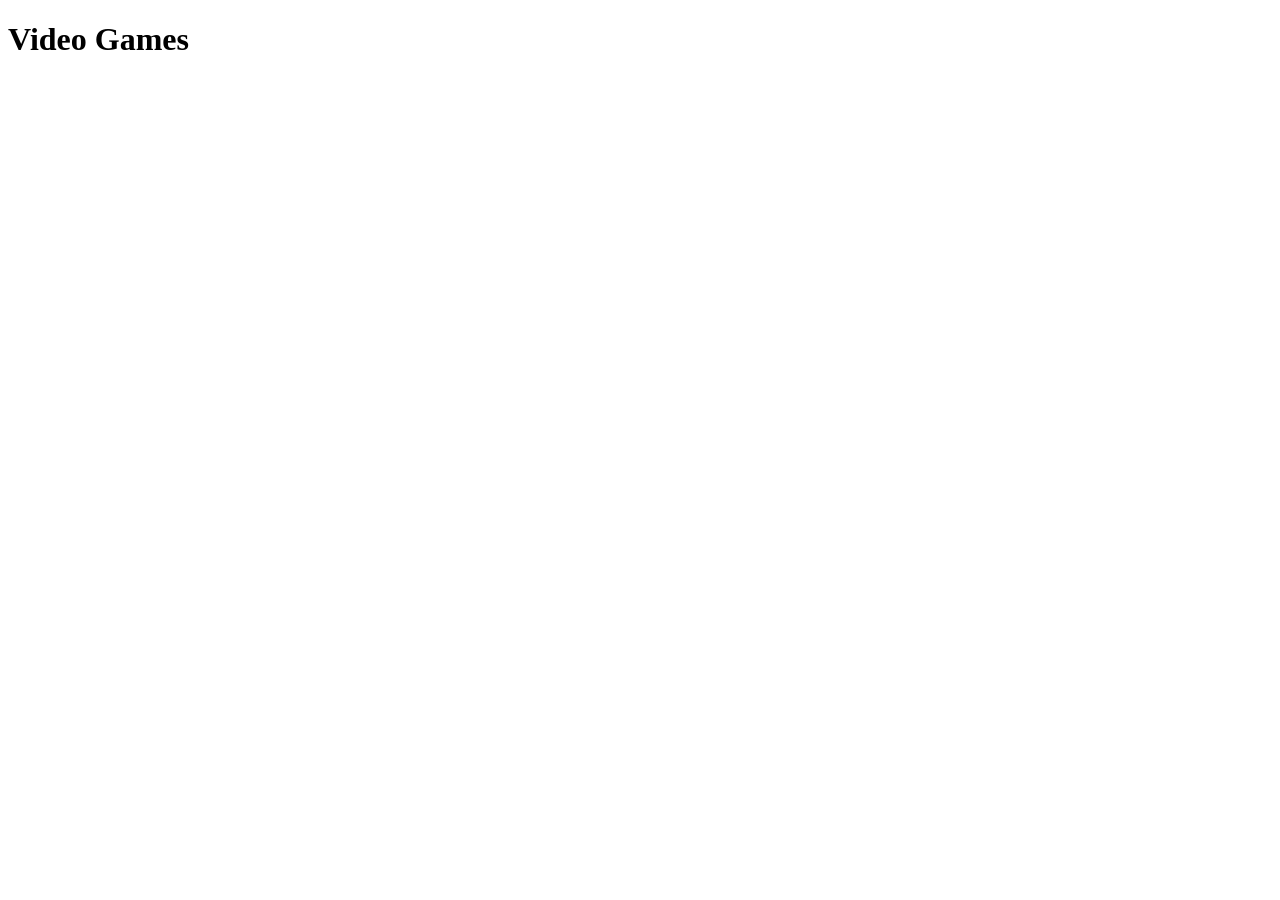
==== index.html @ 4978d883 "added h1" ====
<!DOCTYPE html>
<html>
    <head>
        <title>My first website</title>
        <!-- this is a comment, these are useful for notes. ctrl + /-->
         <!-- this meta tags are used by the search engine -->
        <meta name="description" content="This is my first website">
        <meta name="author" content="Joel Bueno">
        <meta name="keywords" content="html, css, learning">
        <!-- this meta tag encodes my characters and is used by the browser-->
        <meta charset="UTF-8">
    </head>
    <body>
        <header>
            <h1>Video Games</h1>
            <nav></nav>
        </header>
        <main></main>
        <footer></footer>
    </body>
</html>
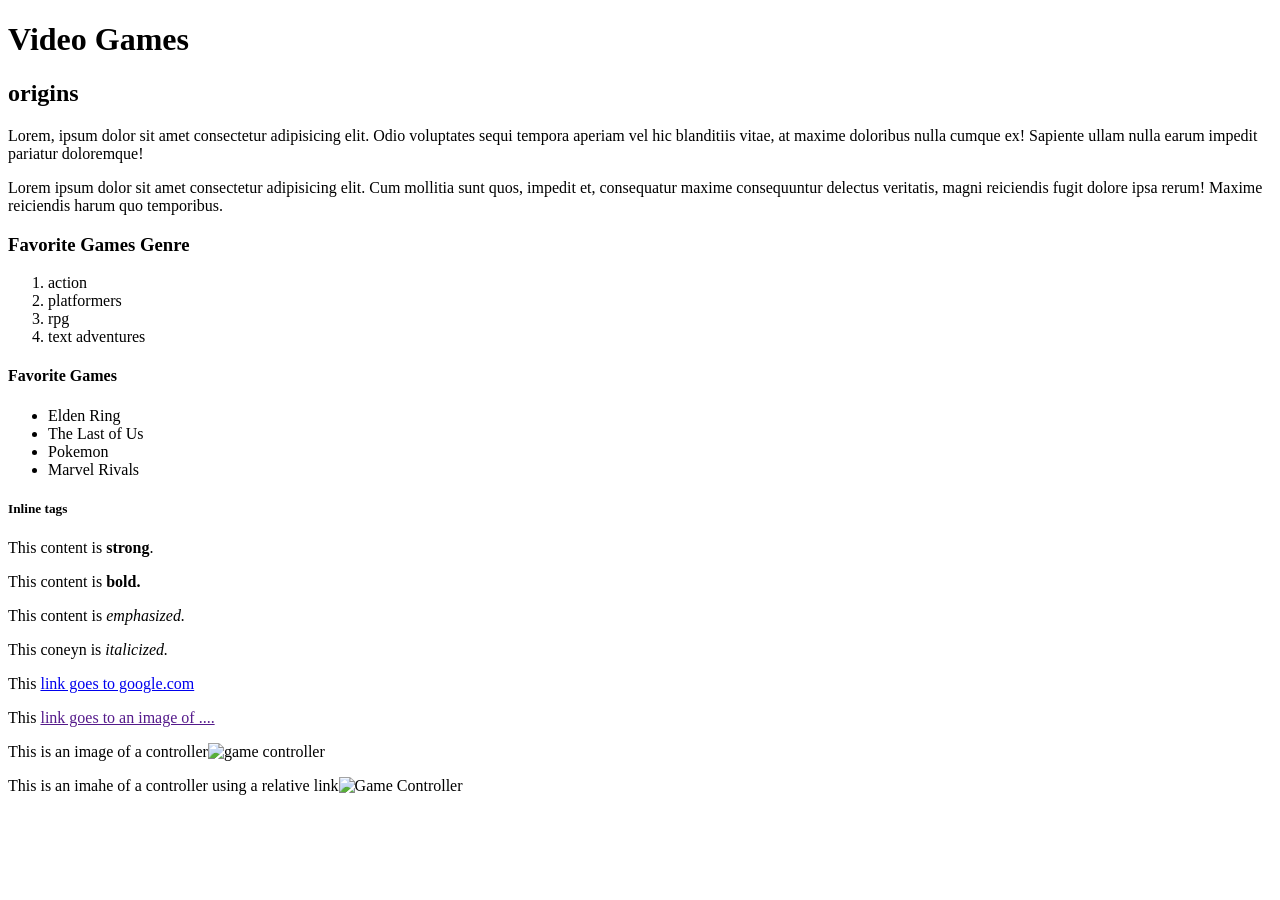
==== commit 75197ce1: "finished" ====
--- a/index.html
+++ b/index.html
@@ -15,7 +15,42 @@
             <h1>Video Games</h1>
             <nav></nav>
         </header>
-        <main></main>
+        <main>
+            <section>
+                <h2>origins</h2>
+                <p>Lorem, ipsum dolor sit amet consectetur adipisicing elit. Odio voluptates sequi tempora aperiam vel hic blanditiis vitae, at maxime doloribus nulla cumque ex! Sapiente ullam nulla earum impedit pariatur doloremque!</p>
+                <p>Lorem ipsum dolor sit amet consectetur adipisicing elit. Cum mollitia sunt quos, impedit et, consequatur maxime consequuntur delectus veritatis, magni reiciendis fugit dolore ipsa rerum! Maxime reiciendis harum quo temporibus.</p>
+            </section>
+            <section>
+                <h3>Favorite Games Genre</h3>
+                <ol>
+                    <li>action</li>
+                    <li>platformers</li>
+                    <li>rpg</li>
+                    <li>text adventures</li>
+                </ol>
+            </section>
+            <section>
+                <h4>Favorite Games</h4>
+                <ul>
+                    <li>Elden Ring</li>
+                    <li>The Last of Us</li>
+                    <li>Pokemon</li>
+                    <li>Marvel Rivals</li>
+                </ul>
+            </section>
+            <section>
+                <h5>Inline tags</h5>
+                <p>This content is <strong>strong</strong>.</p>
+                <p>This content is <b>bold.</b></p>
+                <p>This content is <em>emphasized.</em></p>
+                <p>This coneyn is <i>italicized.</i></p>
+                <p>This <a href="http://www.google.com" target="_blank">link goes to google.com</a></p>
+                <p>This <a href="">link goes to an image of ....</a></p>
+                <p>This is an image of a controller<img src="" alt="game controller"></p>
+                <p>This is an imahe of a controller using a relative link<img src="" alt="Game Controller"></p>
+            </section>
+        </main>
         <footer></footer>
     </body>
 </html>
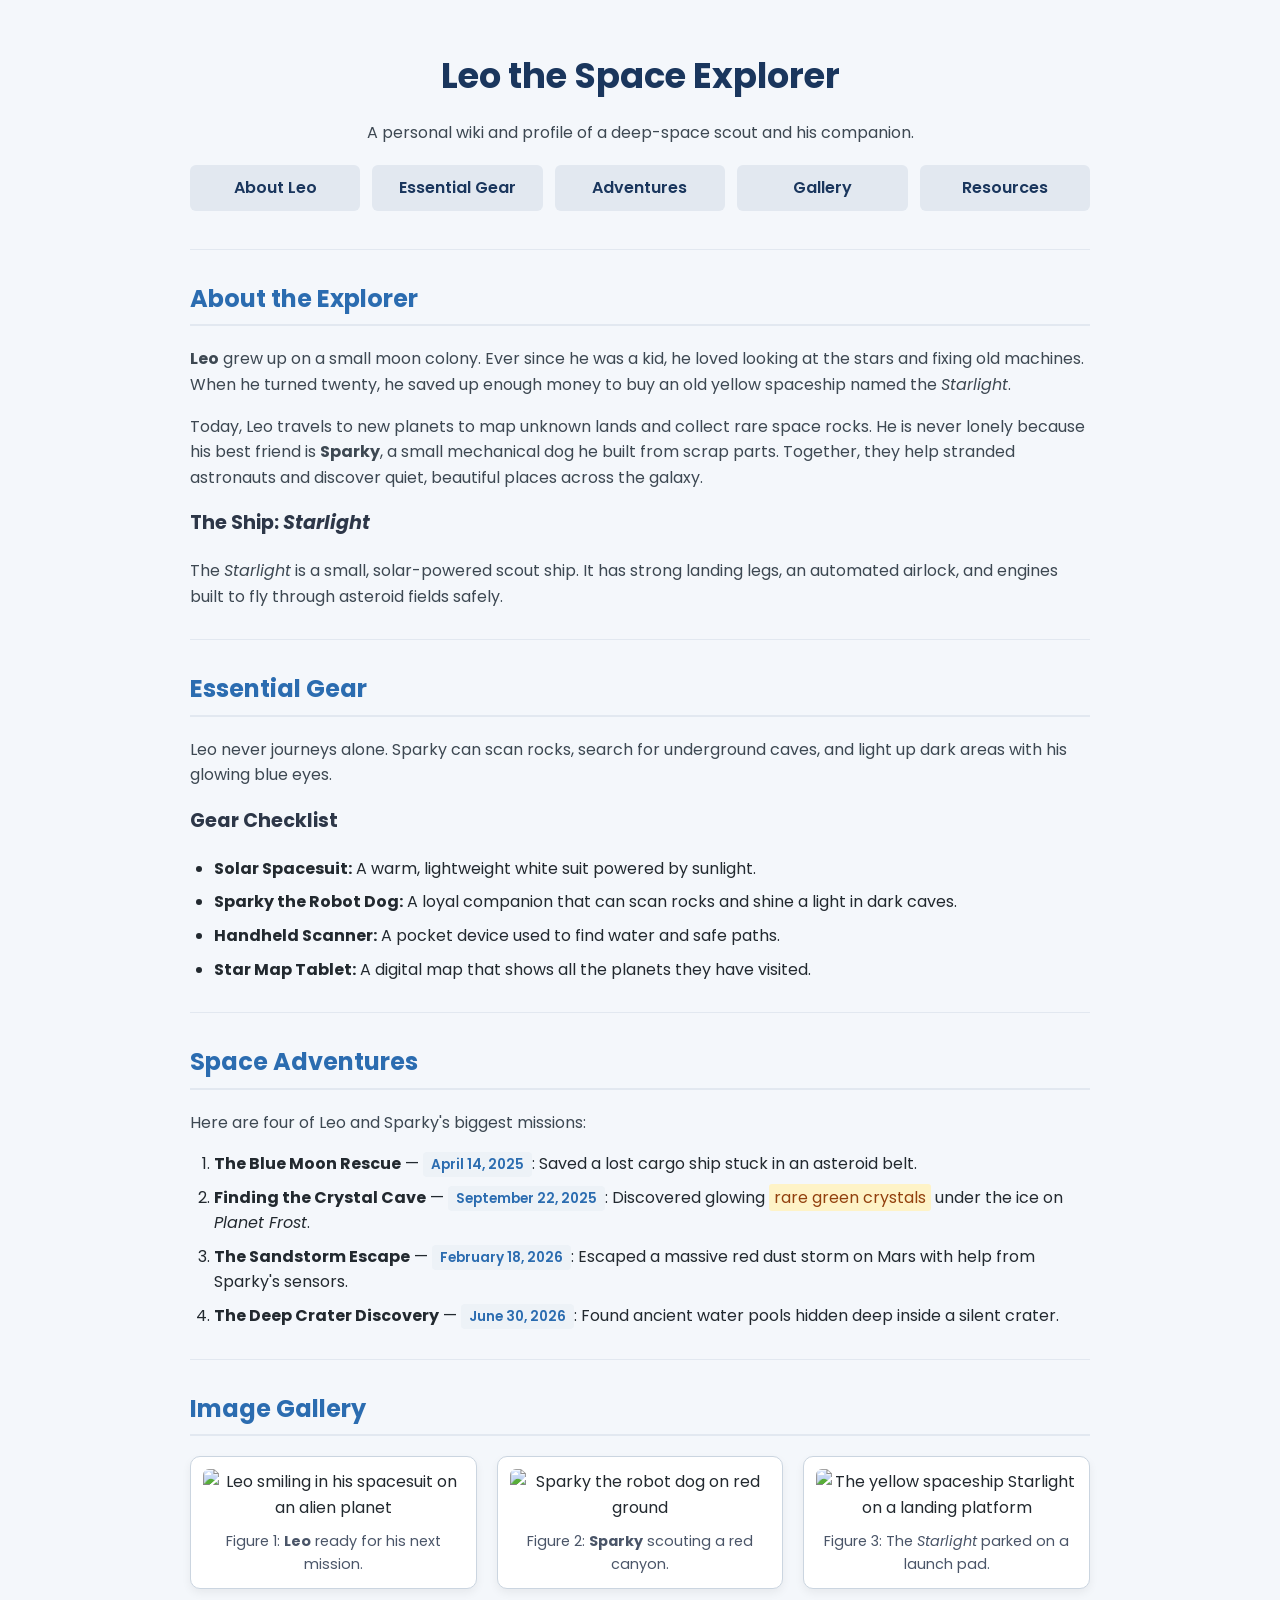
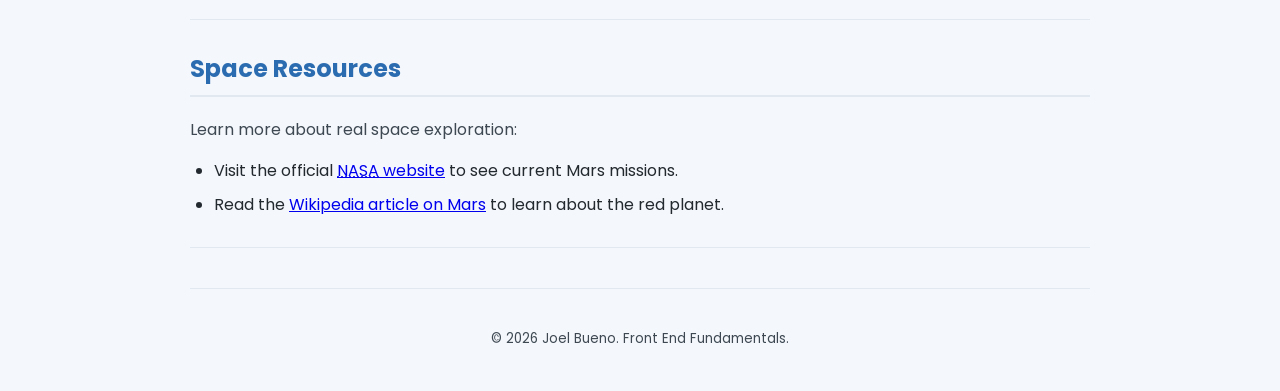
==== commit 0f9ece74: "Add files via upload" ====
--- a/index.html
+++ b/index.html
@@ -1,56 +1,143 @@
-<!DOCTYPE html>
-<html>
-    <head>
-        <title>My first website</title>
-        <!-- this is a comment, these are useful for notes. ctrl + /-->
-         <!-- this meta tags are used by the search engine -->
-        <meta name="description" content="This is my first website">
-        <meta name="author" content="Joel Bueno">
-        <meta name="keywords" content="html, css, learning">
-        <!-- this meta tag encodes my characters and is used by the browser-->
-        <meta charset="UTF-8">
-    </head>
-    <body>
+﻿<!DOCTYPE html>
+<html lang="en">
+<head>
+    <meta charset="UTF-8">
+    <meta name="viewport" content="width=device-width, initial-scale=1.0">
+    <title>Leo the Space Explorer</title>
+    <link rel="preconnect" href="https://fonts.googleapis.com">
+    <link rel="preconnect" href="https://fonts.gstatic.com" crossorigin>
+    <link href="https://fonts.googleapis.com/css2?family=Poppins:wght@400;600;700&display=swap" rel="stylesheet">
+    <link rel="stylesheet" href="style.css">
+</head>
+<body>
+
+    <div class="container">
+
         <header>
-            <h1>Video Games</h1>
-            <nav></nav>
+            <h1>Leo the Space Explorer</h1>
+            <p>A personal wiki and profile of a deep-space scout and his companion.</p>
+
+            <!-- Navigation -->
+            <nav>
+                <ul>
+                    <li><a href="#about">About Leo</a></li>
+                    <li><a href="#gear">Essential Gear</a></li>
+                    <li><a href="#adventures">Adventures</a></li>
+                    <li><a href="#gallery">Gallery</a></li>
+                    <li><a href="#links">Resources</a></li>
+                </ul>
+            </nav>
         </header>
+
+        <hr>
+
         <main>
-            <section>
-                <h2>origins</h2>
-                <p>Lorem, ipsum dolor sit amet consectetur adipisicing elit. Odio voluptates sequi tempora aperiam vel hic blanditiis vitae, at maxime doloribus nulla cumque ex! Sapiente ullam nulla earum impedit pariatur doloremque!</p>
-                <p>Lorem ipsum dolor sit amet consectetur adipisicing elit. Cum mollitia sunt quos, impedit et, consequatur maxime consequuntur delectus veritatis, magni reiciendis fugit dolore ipsa rerum! Maxime reiciendis harum quo temporibus.</p>
+
+            <section id="about">
+                <h2>About the Explorer</h2>
+                <p>
+                    <strong>Leo</strong> grew up on a small moon colony. Ever since he was a kid, he loved looking at the stars and fixing old machines. When he turned twenty, he saved up enough money to buy an old yellow spaceship named the <em>Starlight</em>.
+                </p>
+
+                <p>
+                    Today, Leo travels to new planets to map unknown lands and collect rare space rocks. He is never lonely because his best friend is <strong>Sparky</strong>, a small mechanical dog he built from scrap parts. Together, they help stranded astronauts and discover quiet, beautiful places across the galaxy.
+                </p>
+
+                <h3>The Ship: <em>Starlight</em></h3>
+                <p>
+                    The <em>Starlight</em> is a small, solar-powered scout ship. It has strong landing legs, an automated airlock, and engines built to fly through asteroid fields safely.
+                </p>
             </section>
-            <section>
-                <h3>Favorite Games Genre</h3>
+
+            <hr>
+
+            <section id="gear">
+                <h2>Essential Gear</h2>
+                <p>
+                    Leo never journeys alone. Sparky can scan rocks, search for underground caves, and light up dark areas with his glowing blue eyes.
+                </p>
+
+                <h3>Gear Checklist</h3>
+                <ul>
+                    <li><strong>Solar Spacesuit:</strong> A warm, lightweight white suit powered by sunlight.</li>
+                    <li><strong>Sparky the Robot Dog:</strong> A loyal companion that can scan rocks and shine a light in dark caves.</li>
+                    <li><strong>Handheld Scanner:</strong> A pocket device used to find water and safe paths.</li>
+                    <li><strong>Star Map Tablet:</strong> A digital map that shows all the planets they have visited.</li>
+                </ul>
+            </section>
+
+            <hr>
+
+            <section id="adventures">
+                <h2>Space Adventures</h2>
+                <p>Here are four of Leo and Sparky's biggest missions:</p>
+
                 <ol>
-                    <li>action</li>
-                    <li>platformers</li>
-                    <li>rpg</li>
-                    <li>text adventures</li>
+                    <li>
+                        <strong>The Blue Moon Rescue</strong> &mdash; 
+                        <time datetime="2025-04-14" class="badge">April 14, 2025</time>: 
+                        Saved a lost cargo ship stuck in an asteroid belt.
+                    </li>
+                    <li>
+                        <strong>Finding the Crystal Cave</strong> &mdash; 
+                        <time datetime="2025-09-22" class="badge">September 22, 2025</time>: 
+                        Discovered glowing <mark>rare green crystals</mark> under the ice on <em>Planet Frost</em>.
+                    </li>
+                    <li>
+                        <strong>The Sandstorm Escape</strong> &mdash; 
+                        <time datetime="2026-02-18" class="badge">February 18, 2026</time>: 
+                        Escaped a massive red dust storm on Mars with help from Sparky's sensors.
+                    </li>
+                    <li>
+                        <strong>The Deep Crater Discovery</strong> &mdash; 
+                        <time datetime="2026-06-30" class="badge">June 30, 2026</time>: 
+                        Found ancient water pools hidden deep inside a silent crater.
+                    </li>
                 </ol>
             </section>
-            <section>
-                <h4>Favorite Games</h4>
+
+            <hr>
+
+            <section id="gallery">
+                <h2>Image Gallery</h2>
+                <div class="gallery-grid">
+                    <figure class="card">
+                        <img src="images/leo.jpg" alt="Leo smiling in his spacesuit on an alien planet">
+                        <figcaption>Figure 1: <strong>Leo</strong> ready for his next mission.</figcaption>
+                    </figure>
+
+                    <figure class="card">
+                        <img src="images/sparky.jpg" alt="Sparky the robot dog on red ground">
+                        <figcaption>Figure 2: <strong>Sparky</strong> scouting a red canyon.</figcaption>
+                    </figure>
+
+                    <figure class="card">
+                        <img src="images/starlight.jpg" alt="The yellow spaceship Starlight on a landing platform">
+                        <figcaption>Figure 3: The <em>Starlight</em> parked on a launch pad.</figcaption>
+                    </figure>
+                </div>
+            </section>
+
+            <hr>
+
+            <section id="links">
+                <h2>Space Resources</h2>
+                <p>Learn more about real space exploration:</p>
                 <ul>
-                    <li>Elden Ring</li>
-                    <li>The Last of Us</li>
-                    <li>Pokemon</li>
-                    <li>Marvel Rivals</li>
+                    <li>Visit the official <a href="https://www.nasa.gov" target="_blank" rel="noopener noreferrer"><abbr title="National Aeronautics and Space Administration">NASA</abbr> website</a> to see current Mars missions.</li>
+                    <li>Read the <a href="https://en.wikipedia.org/wiki/Mars" target="_blank" rel="noopener noreferrer">Wikipedia article on Mars</a> to learn about the red planet.</li>
                 </ul>
             </section>
-            <section>
-                <h5>Inline tags</h5>
-                <p>This content is <strong>strong</strong>.</p>
-                <p>This content is <b>bold.</b></p>
-                <p>This content is <em>emphasized.</em></p>
-                <p>This coneyn is <i>italicized.</i></p>
-                <p>This <a href="http://www.google.com" target="_blank">link goes to google.com</a></p>
-                <p>This <a href="">link goes to an image of ....</a></p>
-                <p>This is an image of a controller<img src="" alt="game controller"></p>
-                <p>This is an imahe of a controller using a relative link<img src="" alt="Game Controller"></p>
-            </section>
+
         </main>
-        <footer></footer>
-    </body>
-</html>+
+        <hr>
+
+        <footer>
+            <p><small>&copy; 2026 Joel Bueno. Front End Fundamentals.</small></p>
+        </footer>
+
+    </div>
+
+</body>
+</html>
--- a/style.css
+++ b/style.css
@@ -0,0 +1,139 @@
+﻿body {
+    font-family: 'Poppins', sans-serif;
+    background-color: #f4f7fb;
+    color: #22292f;
+    margin: 0;
+    padding: 0;
+    line-height: 1.6;
+}
+
+.container {
+    max-width: 900px;
+    margin: 0 auto;
+    padding: 24px;
+}
+
+header {
+    text-align: center;
+    margin-bottom: 24px;
+}
+
+h1 {
+    color: #1a365d;
+    font-size: 2.2rem;
+    margin-bottom: 8px;
+}
+
+h2 {
+    color: #2b6cb0;
+    font-size: 1.5rem;
+    border-bottom: 2px solid #e2e8f0;
+    padding-bottom: 6px;
+    margin-top: 28px;
+}
+
+h3 {
+    color: #2d3748;
+    font-size: 1.2rem;
+    margin-top: 18px;
+}
+
+p {
+    font-size: 1rem;
+    color: #3d4852;
+}
+
+nav ul {
+    display: grid;
+    grid-template-columns: repeat(auto-fit, minmax(130px, 1fr));
+    gap: 12px;
+    list-style: none;
+    padding: 0;
+    margin: 20px 0 0 0;
+}
+
+nav a {
+    color: #1a365d;
+    text-decoration: none;
+    background-color: #e2e8f0;
+    padding: 10px 14px;
+    border-radius: 6px;
+    font-weight: 600;
+    text-align: center;
+    display: block;
+    transition: background-color 0.2s ease, color 0.2s ease;
+}
+
+nav a:hover {
+    background-color: #2b6cb0;
+    color: #ffffff;
+}
+
+.gallery-grid {
+    display: grid;
+    grid-template-columns: repeat(auto-fit, minmax(240px, 1fr));
+    gap: 20px;
+    margin-top: 16px;
+}
+
+.card {
+    background-color: #ffffff;
+    border: 1px solid #cbd5e0;
+    border-radius: 10px;
+    padding: 12px;
+    margin: 0;
+    box-shadow: 0 4px 10px rgba(0, 0, 0, 0.06);
+    text-align: center;
+}
+
+.card img {
+    width: 100%;
+    height: 220px;
+    object-fit: cover;
+    border-radius: 6px;
+}
+
+figcaption {
+    font-size: 0.9rem;
+    color: #4a5568;
+    margin-top: 10px;
+}
+
+.badge {
+    background-color: #edf2f7;
+    color: #2b6cb0;
+    padding: 3px 8px;
+    border-radius: 4px;
+    font-weight: 600;
+    font-size: 0.85rem;
+}
+
+ol, ul {
+    padding-left: 24px;
+}
+
+li {
+    margin-bottom: 8px;
+}
+
+mark {
+    background-color: #fef3c7;
+    color: #92400e;
+    padding: 2px 5px;
+    border-radius: 3px;
+}
+
+hr {
+    border: none;
+    border-top: 1px solid #e2e8f0;
+    margin: 30px 0;
+}
+
+footer {
+    text-align: center;
+    font-size: 0.9rem;
+    color: #718096;
+    margin-top: 40px;
+    padding-top: 20px;
+    border-top: 1px solid #e2e8f0;
+}
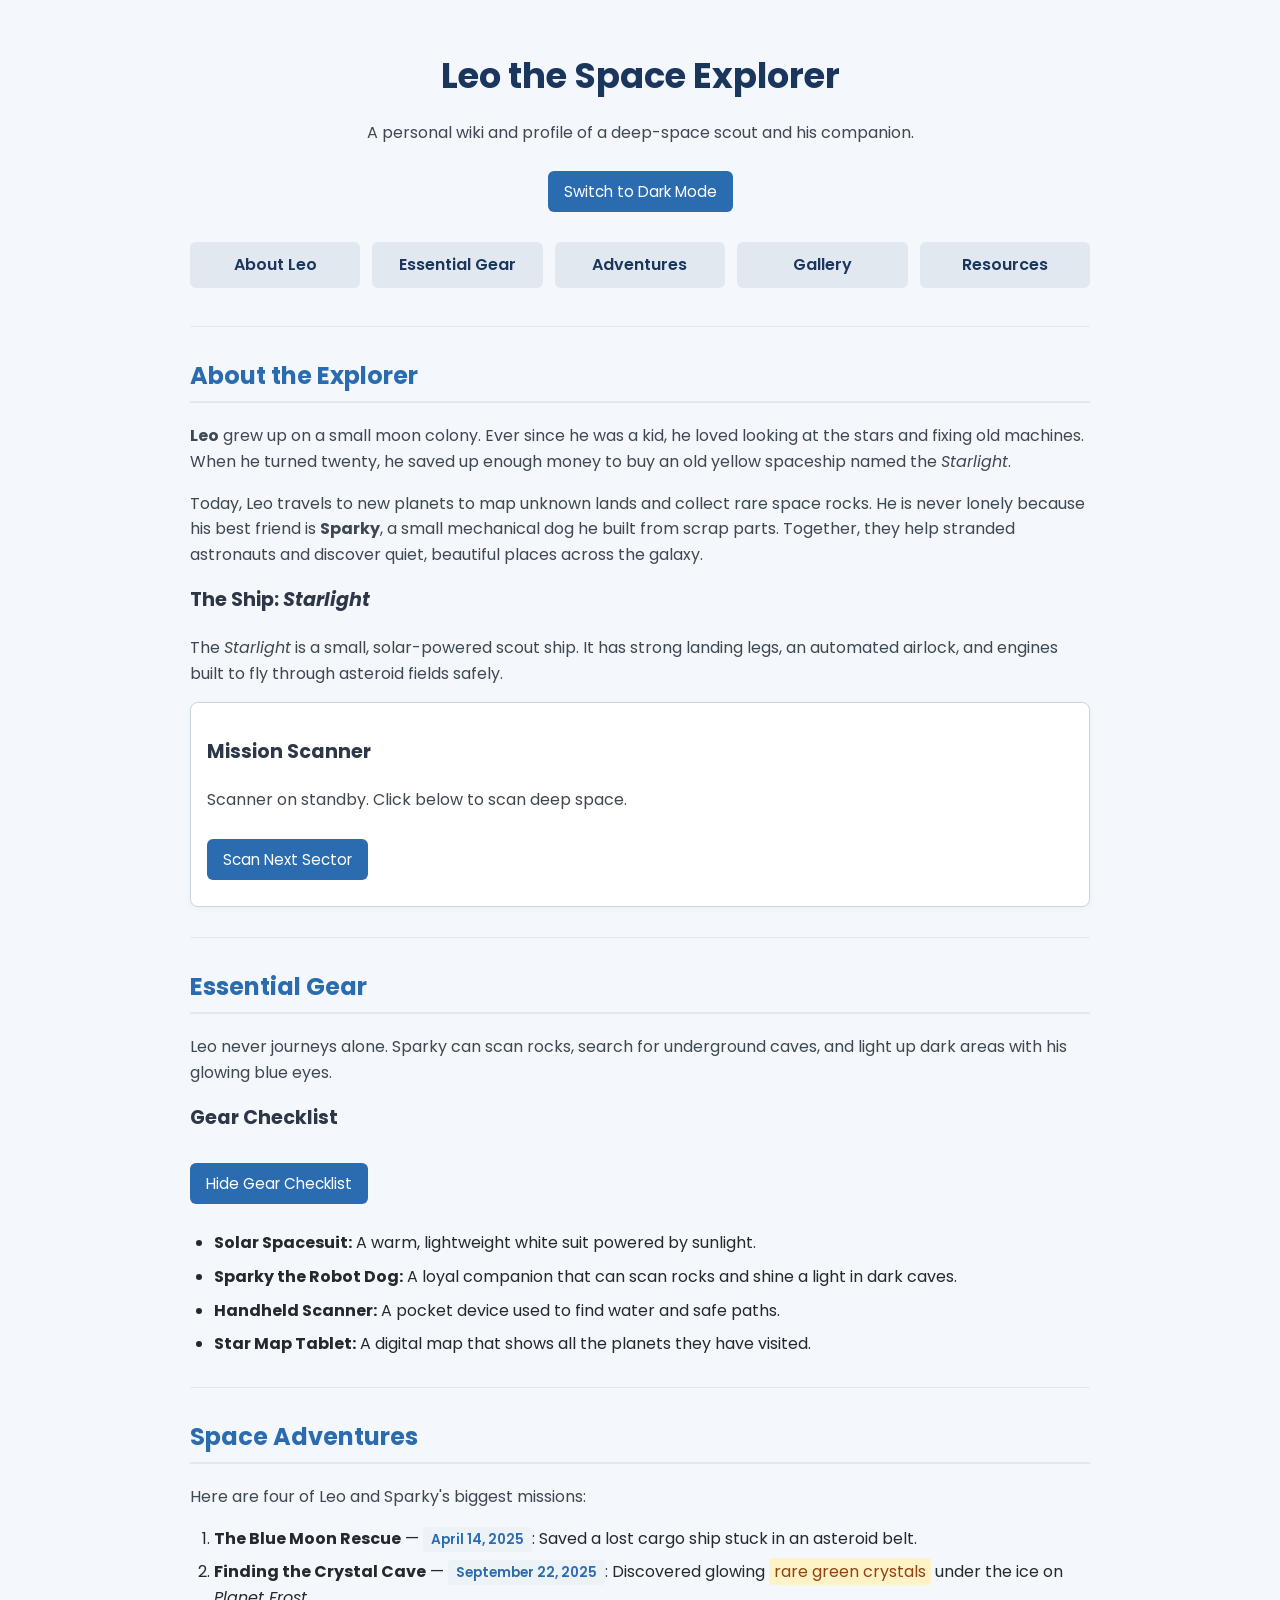
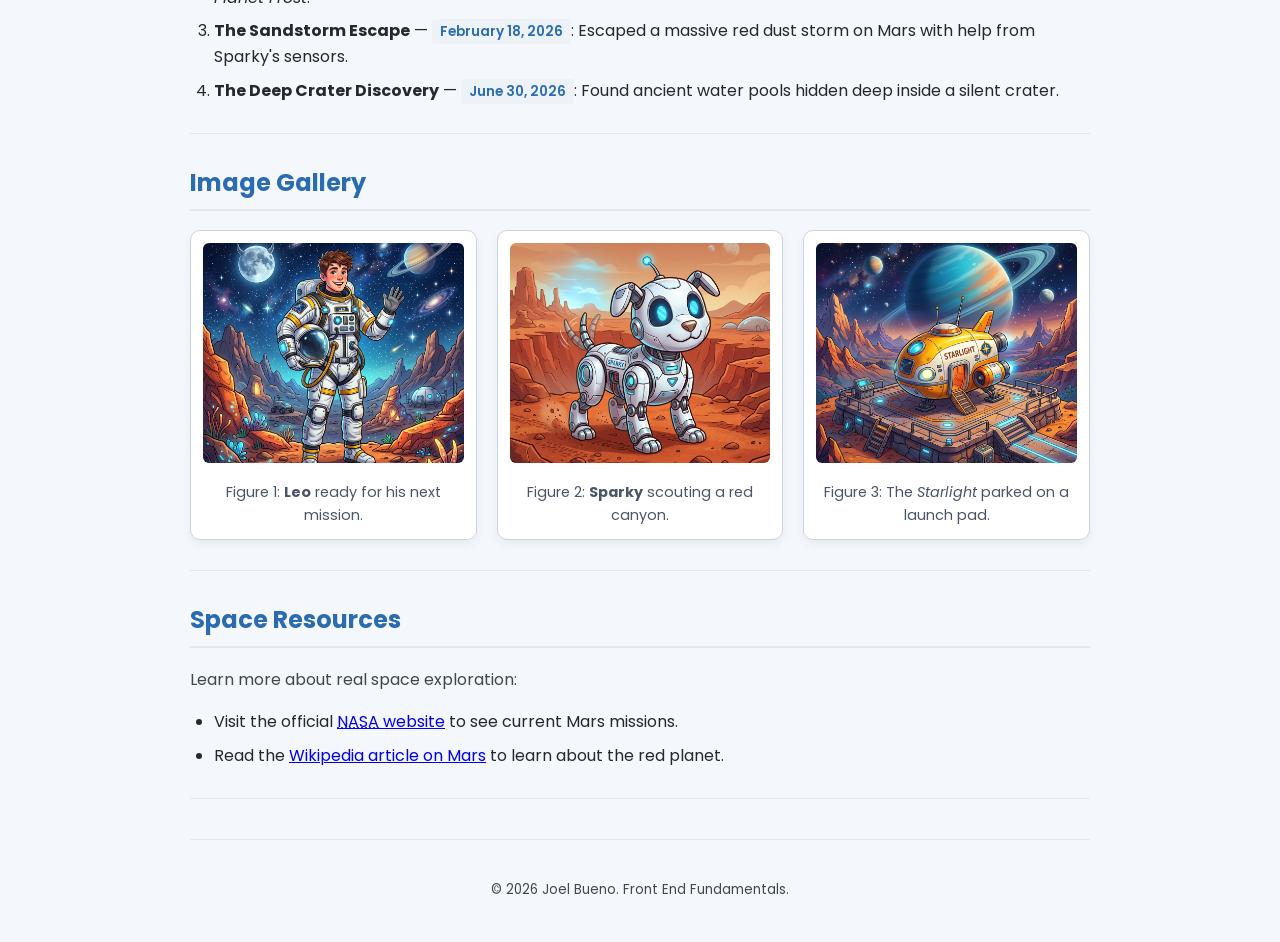
==== commit b6fbe84d: "Add JavaScript functionality and interactive controls" ====
--- a/index.html
+++ b/index.html
@@ -16,6 +16,7 @@
         <header>
             <h1>Leo the Space Explorer</h1>
             <p>A personal wiki and profile of a deep-space scout and his companion.</p>
+            <button id="mode-btn" class="action-btn">Switch to Dark Mode</button>
 
             <!-- Navigation -->
             <nav>
@@ -47,6 +48,12 @@
                 <p>
                     The <em>Starlight</em> is a small, solar-powered scout ship. It has strong landing legs, an automated airlock, and engines built to fly through asteroid fields safely.
                 </p>
+
+                <div class="scanner-box">
+                    <h3>Mission Scanner</h3>
+                    <p id="scan-status">Scanner on standby. Click below to scan deep space.</p>
+                    <button id="scan-btn" class="action-btn">Scan Next Sector</button>
+                </div>
             </section>
 
             <hr>
@@ -58,7 +65,8 @@
                 </p>
 
                 <h3>Gear Checklist</h3>
-                <ul>
+                <button id="toggle-gear-btn" class="action-btn">Hide Gear Checklist</button>
+                <ul id="gear-list">
                     <li><strong>Solar Spacesuit:</strong> A warm, lightweight white suit powered by sunlight.</li>
                     <li><strong>Sparky the Robot Dog:</strong> A loyal companion that can scan rocks and shine a light in dark caves.</li>
                     <li><strong>Handheld Scanner:</strong> A pocket device used to find water and safe paths.</li>
@@ -139,5 +147,6 @@
 
     </div>
 
+    <script src="script.js"></script>
 </body>
 </html>
--- a/style.css
+++ b/style.css
@@ -5,6 +5,7 @@
     margin: 0;
     padding: 0;
     line-height: 1.6;
+    transition: background-color 0.3s ease, color 0.3s ease;
 }
 
 .container {
@@ -69,6 +70,43 @@
     color: #ffffff;
 }
 
+.action-btn {
+    background-color: #2b6cb0;
+    color: #ffffff;
+    border: none;
+    padding: 9px 16px;
+    border-radius: 6px;
+    font-size: 0.95rem;
+    font-family: inherit;
+    cursor: pointer;
+    margin: 10px 0;
+    transition: background-color 0.2s ease, transform 0.1s ease;
+}
+
+.action-btn:hover {
+    background-color: #1a365d;
+}
+
+.action-btn:active {
+    transform: scale(0.98);
+}
+
+.scanner-box {
+    background-color: #ffffff;
+    border: 1px solid #cbd5e0;
+    border-radius: 8px;
+    padding: 16px;
+    margin-top: 16px;
+    box-shadow: 0 2px 6px rgba(0, 0, 0, 0.04);
+}
+
+.scan-success {
+    background-color: #e0f2fe;
+    border-left: 4px solid #0284c7;
+    padding: 8px 12px;
+    border-radius: 4px;
+}
+
 .gallery-grid {
     display: grid;
     grid-template-columns: repeat(auto-fit, minmax(240px, 1fr));
@@ -136,4 +174,69 @@
     margin-top: 40px;
     padding-top: 20px;
     border-top: 1px solid #e2e8f0;
-}
+}
+
+body.dark-theme {
+    background-color: #0b1120;
+    color: #f1f5f9;
+}
+
+body.dark-theme h1,
+body.dark-theme h2,
+body.dark-theme h3 {
+    color: #93c5fd;
+    border-color: #334155;
+}
+
+body.dark-theme p,
+body.dark-theme li {
+    color: #cbd5e1;
+}
+
+body.dark-theme .card,
+body.dark-theme .scanner-box {
+    background-color: #1e293b;
+    border-color: #334155;
+    color: #f1f5f9;
+}
+
+body.dark-theme figcaption {
+    color: #94a3b8;
+}
+
+body.dark-theme nav a {
+    background-color: #1e293b;
+    color: #93c5fd;
+}
+
+body.dark-theme nav a:hover {
+    background-color: #2563eb;
+    color: #ffffff;
+}
+
+body.dark-theme hr,
+body.dark-theme footer {
+    border-color: #334155;
+}
+
+@media (max-width: 600px) {
+    nav ul {
+        grid-template-columns: 1fr;
+    }
+
+    .gallery-grid {
+        grid-template-columns: 1fr;
+    }
+
+    .container {
+        padding: 16px;
+    }
+
+    h1 {
+        font-size: 1.8rem;
+    }
+
+    h2 {
+        font-size: 1.3rem;
+    }
+}
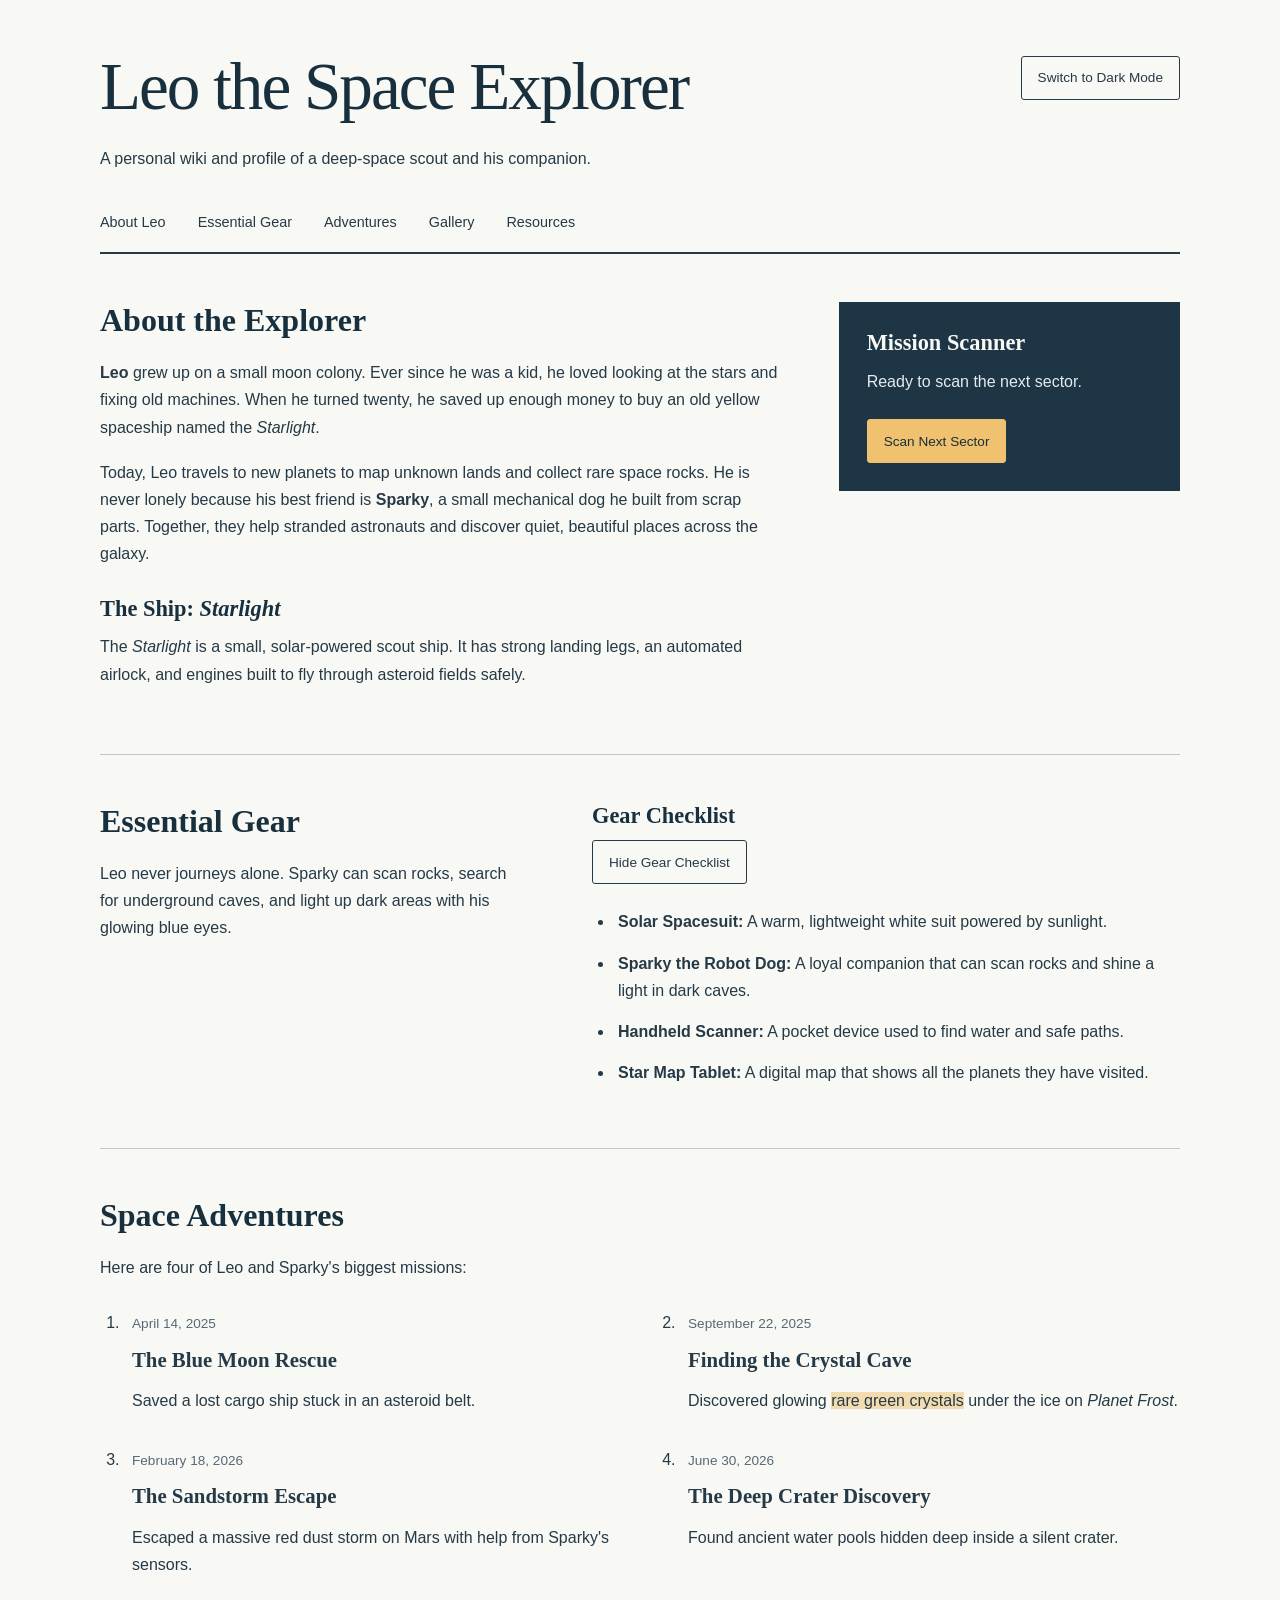
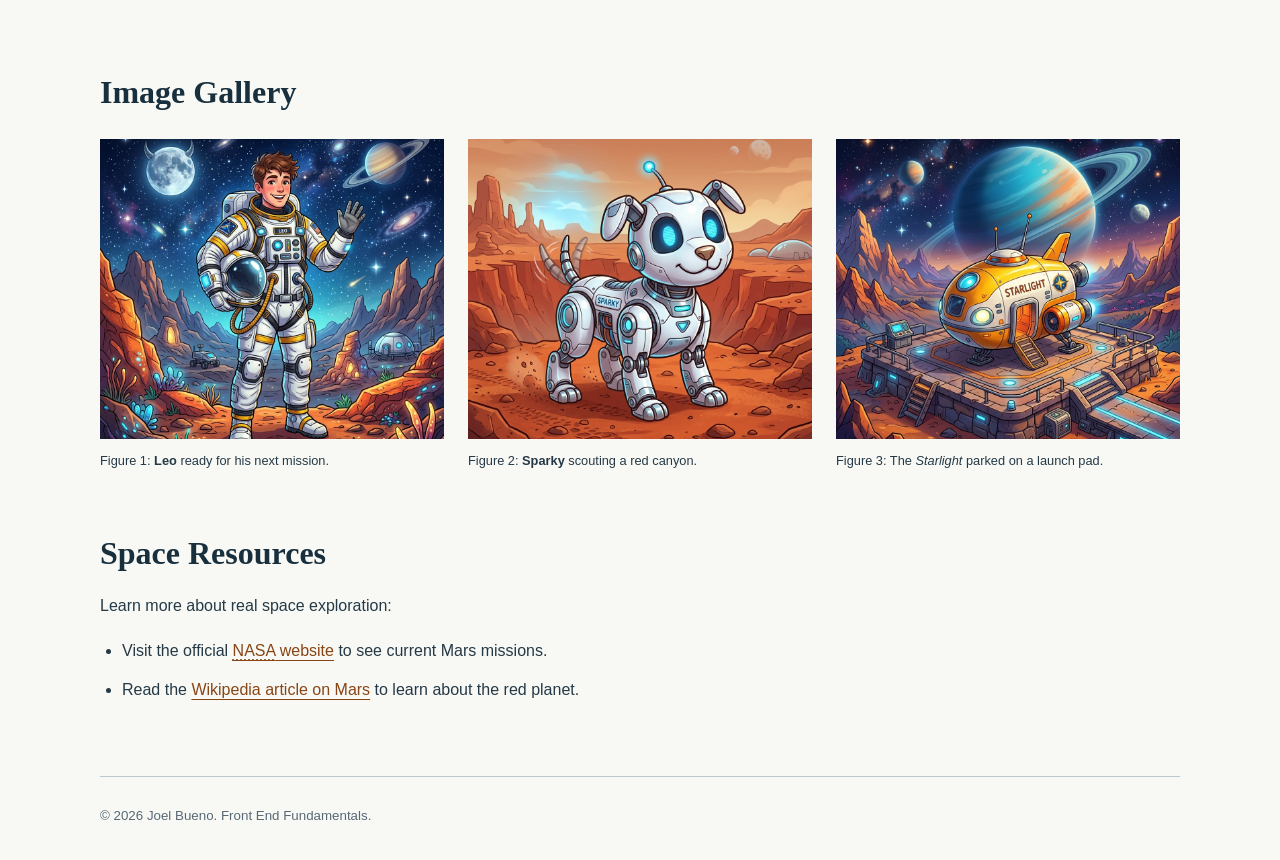
==== commit c0021050: "Give the explorer page a mission journal layout" ====
--- a/index.html
+++ b/index.html
@@ -4,9 +4,6 @@
     <meta charset="UTF-8">
     <meta name="viewport" content="width=device-width, initial-scale=1.0">
     <title>Leo the Space Explorer</title>
-    <link rel="preconnect" href="https://fonts.googleapis.com">
-    <link rel="preconnect" href="https://fonts.gstatic.com" crossorigin>
-    <link href="https://fonts.googleapis.com/css2?family=Poppins:wght@400;600;700&display=swap" rel="stylesheet">
     <link rel="stylesheet" href="style.css">
 </head>
 <body>
@@ -14,9 +11,13 @@
     <div class="container">
 
         <header>
-            <h1>Leo the Space Explorer</h1>
-            <p>A personal wiki and profile of a deep-space scout and his companion.</p>
-            <button id="mode-btn" class="action-btn">Switch to Dark Mode</button>
+            <div class="heading-row">
+                <div>
+                    <h1>Leo the Space Explorer</h1>
+                    <p>A personal wiki and profile of a deep-space scout and his companion.</p>
+                </div>
+                <button id="mode-btn" class="action-btn">Switch to Dark Mode</button>
+            </div>
 
             <!-- Navigation -->
             <nav>
@@ -34,99 +35,97 @@
 
         <main>
 
-            <section id="about">
-                <h2>About the Explorer</h2>
-                <p>
-                    <strong>Leo</strong> grew up on a small moon colony. Ever since he was a kid, he loved looking at the stars and fixing old machines. When he turned twenty, he saved up enough money to buy an old yellow spaceship named the <em>Starlight</em>.
-                </p>
+            <section id="about" class="about-layout">
+                <div class="story-copy">
+                    <h2>About the Explorer</h2>
+                    <p>
+                        <strong>Leo</strong> grew up on a small moon colony. Ever since he was a kid, he loved looking at the stars and fixing old machines. When he turned twenty, he saved up enough money to buy an old yellow spaceship named the <em>Starlight</em>.
+                    </p>
 
-                <p>
-                    Today, Leo travels to new planets to map unknown lands and collect rare space rocks. He is never lonely because his best friend is <strong>Sparky</strong>, a small mechanical dog he built from scrap parts. Together, they help stranded astronauts and discover quiet, beautiful places across the galaxy.
-                </p>
+                    <p>
+                        Today, Leo travels to new planets to map unknown lands and collect rare space rocks. He is never lonely because his best friend is <strong>Sparky</strong>, a small mechanical dog he built from scrap parts. Together, they help stranded astronauts and discover quiet, beautiful places across the galaxy.
+                    </p>
 
-                <h3>The Ship: <em>Starlight</em></h3>
-                <p>
-                    The <em>Starlight</em> is a small, solar-powered scout ship. It has strong landing legs, an automated airlock, and engines built to fly through asteroid fields safely.
-                </p>
+                    <h3>The Ship: <em>Starlight</em></h3>
+                    <p>
+                        The <em>Starlight</em> is a small, solar-powered scout ship. It has strong landing legs, an automated airlock, and engines built to fly through asteroid fields safely.
+                    </p>
+                </div>
 
                 <div class="scanner-box">
                     <h3>Mission Scanner</h3>
-                    <p id="scan-status">Scanner on standby. Click below to scan deep space.</p>
+                    <p id="scan-status" aria-live="polite">Ready to scan the next sector.</p>
                     <button id="scan-btn" class="action-btn">Scan Next Sector</button>
                 </div>
             </section>
 
-            <hr>
+            <section id="gear" class="gear-layout">
+                <div>
+                    <h2>Essential Gear</h2>
+                    <p>
+                        Leo never journeys alone. Sparky can scan rocks, search for underground caves, and light up dark areas with his glowing blue eyes.
+                    </p>
+                </div>
 
-            <section id="gear">
-                <h2>Essential Gear</h2>
-                <p>
-                    Leo never journeys alone. Sparky can scan rocks, search for underground caves, and light up dark areas with his glowing blue eyes.
-                </p>
-
-                <h3>Gear Checklist</h3>
-                <button id="toggle-gear-btn" class="action-btn">Hide Gear Checklist</button>
-                <ul id="gear-list">
-                    <li><strong>Solar Spacesuit:</strong> A warm, lightweight white suit powered by sunlight.</li>
-                    <li><strong>Sparky the Robot Dog:</strong> A loyal companion that can scan rocks and shine a light in dark caves.</li>
-                    <li><strong>Handheld Scanner:</strong> A pocket device used to find water and safe paths.</li>
-                    <li><strong>Star Map Tablet:</strong> A digital map that shows all the planets they have visited.</li>
-                </ul>
+                <div class="gear-checklist">
+                    <h3>Gear Checklist</h3>
+                    <button id="toggle-gear-btn" class="action-btn">Hide Gear Checklist</button>
+                    <ul id="gear-list">
+                        <li><strong>Solar Spacesuit:</strong> A warm, lightweight white suit powered by sunlight.</li>
+                        <li><strong>Sparky the Robot Dog:</strong> A loyal companion that can scan rocks and shine a light in dark caves.</li>
+                        <li><strong>Handheld Scanner:</strong> A pocket device used to find water and safe paths.</li>
+                        <li><strong>Star Map Tablet:</strong> A digital map that shows all the planets they have visited.</li>
+                    </ul>
+                </div>
             </section>
-
-            <hr>
 
             <section id="adventures">
                 <h2>Space Adventures</h2>
                 <p>Here are four of Leo and Sparky's biggest missions:</p>
 
-                <ol>
+                <ol class="adventure-log">
                     <li>
-                        <strong>The Blue Moon Rescue</strong> &mdash; 
-                        <time datetime="2025-04-14" class="badge">April 14, 2025</time>: 
-                        Saved a lost cargo ship stuck in an asteroid belt.
+                        <time datetime="2025-04-14">April 14, 2025</time>
+                        <strong>The Blue Moon Rescue</strong>
+                        <p>Saved a lost cargo ship stuck in an asteroid belt.</p>
                     </li>
                     <li>
-                        <strong>Finding the Crystal Cave</strong> &mdash; 
-                        <time datetime="2025-09-22" class="badge">September 22, 2025</time>: 
-                        Discovered glowing <mark>rare green crystals</mark> under the ice on <em>Planet Frost</em>.
+                        <time datetime="2025-09-22">September 22, 2025</time>
+                        <strong>Finding the Crystal Cave</strong>
+                        <p>Discovered glowing <mark>rare green crystals</mark> under the ice on <em>Planet Frost</em>.</p>
                     </li>
                     <li>
-                        <strong>The Sandstorm Escape</strong> &mdash; 
-                        <time datetime="2026-02-18" class="badge">February 18, 2026</time>: 
-                        Escaped a massive red dust storm on Mars with help from Sparky's sensors.
+                        <time datetime="2026-02-18">February 18, 2026</time>
+                        <strong>The Sandstorm Escape</strong>
+                        <p>Escaped a massive red dust storm on Mars with help from Sparky's sensors.</p>
                     </li>
                     <li>
-                        <strong>The Deep Crater Discovery</strong> &mdash; 
-                        <time datetime="2026-06-30" class="badge">June 30, 2026</time>: 
-                        Found ancient water pools hidden deep inside a silent crater.
+                        <time datetime="2026-06-30">June 30, 2026</time>
+                        <strong>The Deep Crater Discovery</strong>
+                        <p>Found ancient water pools hidden deep inside a silent crater.</p>
                     </li>
                 </ol>
             </section>
 
-            <hr>
-
             <section id="gallery">
                 <h2>Image Gallery</h2>
                 <div class="gallery-grid">
-                    <figure class="card">
+                    <figure>
                         <img src="images/leo.jpg" alt="Leo smiling in his spacesuit on an alien planet">
                         <figcaption>Figure 1: <strong>Leo</strong> ready for his next mission.</figcaption>
                     </figure>
 
-                    <figure class="card">
+                    <figure>
                         <img src="images/sparky.jpg" alt="Sparky the robot dog on red ground">
                         <figcaption>Figure 2: <strong>Sparky</strong> scouting a red canyon.</figcaption>
                     </figure>
 
-                    <figure class="card">
+                    <figure>
                         <img src="images/starlight.jpg" alt="The yellow spaceship Starlight on a landing platform">
                         <figcaption>Figure 3: The <em>Starlight</em> parked on a launch pad.</figcaption>
                     </figure>
                 </div>
             </section>
-
-            <hr>
 
             <section id="links">
                 <h2>Space Resources</h2>
@@ -139,8 +138,6 @@
 
         </main>
 
-        <hr>
-
         <footer>
             <p><small>&copy; 2026 Joel Bueno. Front End Fundamentals.</small></p>
         </footer>
--- a/style.css
+++ b/style.css
@@ -1,242 +1,417 @@
-﻿body {
-    font-family: 'Poppins', sans-serif;
-    background-color: #f4f7fb;
-    color: #22292f;
+body {
     margin: 0;
-    padding: 0;
-    line-height: 1.6;
-    transition: background-color 0.3s ease, color 0.3s ease;
+    background-color: #f8f9f5;
+    color: #253946;
+    font-family: Verdana, sans-serif;
+    font-size: 16px;
+    line-height: 1.7;
 }
 
 .container {
-    max-width: 900px;
+    max-width: 1080px;
     margin: 0 auto;
-    padding: 24px;
+    padding: 0 32px;
 }
 
 header {
-    text-align: center;
-    margin-bottom: 24px;
+    padding-top: 48px;
+}
+
+.heading-row {
+    display: flex;
+    align-items: flex-start;
+    justify-content: space-between;
+    gap: 32px;
+}
+
+h1, h2, h3 {
+    color: #182f3d;
+    font-family: Georgia, serif;
+    line-height: 1.15;
 }
 
 h1 {
-    color: #1a365d;
-    font-size: 2.2rem;
-    margin-bottom: 8px;
+    max-width: 650px;
+    margin: 0 0 20px;
+    font-size: 4.2rem;
+    font-weight: normal;
+    letter-spacing: -0.03em;
+}
+
+header p {
+    max-width: 570px;
+    margin: 0;
 }
 
 h2 {
-    color: #2b6cb0;
-    font-size: 1.5rem;
-    border-bottom: 2px solid #e2e8f0;
-    padding-bottom: 6px;
-    margin-top: 28px;
+    margin: 0 0 20px;
+    font-size: 2rem;
 }
 
 h3 {
-    color: #2d3748;
-    font-size: 1.2rem;
-    margin-top: 18px;
+    margin: 28px 0 12px;
+    font-size: 1.4rem;
 }
 
 p {
-    font-size: 1rem;
-    color: #3d4852;
+    margin: 0 0 18px;
+}
+
+a {
+    color: #884515;
+    text-underline-offset: 4px;
+}
+
+a:hover {
+    text-decoration-thickness: 2px;
 }
 
 nav ul {
     display: grid;
-    grid-template-columns: repeat(auto-fit, minmax(130px, 1fr));
-    gap: 12px;
+    grid-template-columns: auto auto auto auto auto;
+    justify-content: start;
+    gap: 8px 32px;
+    margin: 28px 0 0;
+    padding: 0;
     list-style: none;
-    padding: 0;
-    margin: 20px 0 0 0;
 }
 
 nav a {
-    color: #1a365d;
+    display: flex;
+    align-items: center;
+    min-height: 44px;
+    color: #253946;
+    font-size: 0.9rem;
     text-decoration: none;
-    background-color: #e2e8f0;
-    padding: 10px 14px;
-    border-radius: 6px;
-    font-weight: 600;
-    text-align: center;
+}
+
+nav a:hover {
+    color: #884515;
+    text-decoration: underline;
+}
+
+hr {
+    margin: 8px 0 0;
+    border: none;
+    border-top: 2px solid #253946;
+}
+
+section {
+    padding: 48px 0;
+    scroll-margin-top: 24px;
+}
+
+.about-layout {
+    display: grid;
+    grid-template-columns: 2fr 1fr;
+    gap: 56px;
+}
+
+.story-copy {
+    max-width: 680px;
+}
+
+.action-btn {
+    min-height: 44px;
+    padding: 10px 16px;
+    border: 1px solid #253946;
+    border-radius: 3px;
+    background-color: transparent;
+    color: #253946;
+    font-family: inherit;
+    font-size: 0.85rem;
+    line-height: 1.4;
+    cursor: pointer;
+    transition: background-color 0.2s ease, color 0.2s ease;
+}
+
+.action-btn:hover {
+    background-color: #253946;
+    color: #f8f9f5;
+}
+
+#mode-btn {
+    flex-shrink: 0;
+    margin-top: 8px;
+}
+
+.scanner-box {
+    align-self: start;
+    padding: 28px;
+    background-color: #1d3545;
+    color: #e4ecef;
+}
+
+.scanner-box h3 {
+    margin-top: 0;
+    color: #f8f9f5;
+}
+
+.scanner-box p {
+    margin-bottom: 24px;
+}
+
+.scanner-box .action-btn {
+    border-color: #f0c16e;
+    background-color: #f0c16e;
+    color: #182f3d;
+}
+
+.scanner-box .action-btn:hover {
+    border-color: #ffe0a4;
+    background-color: #ffe0a4;
+}
+
+.scan-success {
+    color: #ffe0a4;
+}
+
+.gear-layout {
+    display: grid;
+    grid-template-columns: 1fr 1.4fr;
+    gap: 72px;
+    border-top: 1px solid #bdc8cc;
+}
+
+.gear-checklist h3 {
+    margin-top: 0;
+}
+
+#gear-list {
+    margin: 24px 0 0;
+    padding-left: 22px;
+}
+
+#gear-list li {
+    padding-left: 4px;
+    margin-bottom: 14px;
+}
+
+#adventures {
+    border-top: 1px solid #bdc8cc;
+}
+
+.adventure-log {
+    display: grid;
+    grid-template-columns: 1fr 1fr;
+    gap: 32px 56px;
+    margin: 28px 0 0;
+    padding-left: 24px;
+}
+
+.adventure-log li {
+    padding-left: 8px;
+}
+
+.adventure-log time {
     display: block;
-    transition: background-color 0.2s ease, color 0.2s ease;
-}
-
-nav a:hover {
-    background-color: #2b6cb0;
-    color: #ffffff;
-}
-
-.action-btn {
-    background-color: #2b6cb0;
-    color: #ffffff;
-    border: none;
-    padding: 9px 16px;
-    border-radius: 6px;
-    font-size: 0.95rem;
-    font-family: inherit;
-    cursor: pointer;
-    margin: 10px 0;
-    transition: background-color 0.2s ease, transform 0.1s ease;
-}
-
-.action-btn:hover {
-    background-color: #1a365d;
-}
-
-.action-btn:active {
-    transform: scale(0.98);
-}
-
-.scanner-box {
-    background-color: #ffffff;
-    border: 1px solid #cbd5e0;
-    border-radius: 8px;
-    padding: 16px;
-    margin-top: 16px;
-    box-shadow: 0 2px 6px rgba(0, 0, 0, 0.04);
-}
-
-.scan-success {
-    background-color: #e0f2fe;
-    border-left: 4px solid #0284c7;
-    padding: 8px 12px;
-    border-radius: 4px;
+    margin-bottom: 6px;
+    color: #586975;
+    font-size: 0.85rem;
+}
+
+.adventure-log strong {
+    font-family: Georgia, serif;
+    font-size: 1.3rem;
+}
+
+.adventure-log p {
+    margin: 10px 0 0;
+}
+
+mark {
+    background-color: #f2dcaf;
+    color: #253946;
 }
 
 .gallery-grid {
     display: grid;
-    grid-template-columns: repeat(auto-fit, minmax(240px, 1fr));
-    gap: 20px;
-    margin-top: 16px;
-}
-
-.card {
-    background-color: #ffffff;
-    border: 1px solid #cbd5e0;
-    border-radius: 10px;
-    padding: 12px;
+    grid-template-columns: 1fr 1fr 1fr;
+    gap: 24px;
+    margin-top: 28px;
+}
+
+figure {
     margin: 0;
-    box-shadow: 0 4px 10px rgba(0, 0, 0, 0.06);
-    text-align: center;
-}
-
-.card img {
+}
+
+.gallery-grid img {
+    display: block;
     width: 100%;
-    height: 220px;
+    height: 300px;
     object-fit: cover;
-    border-radius: 6px;
 }
 
 figcaption {
-    font-size: 0.9rem;
-    color: #4a5568;
-    margin-top: 10px;
-}
-
-.badge {
-    background-color: #edf2f7;
-    color: #2b6cb0;
-    padding: 3px 8px;
-    border-radius: 4px;
-    font-weight: 600;
-    font-size: 0.85rem;
-}
-
-ol, ul {
-    padding-left: 24px;
-}
-
-li {
-    margin-bottom: 8px;
-}
-
-mark {
-    background-color: #fef3c7;
-    color: #92400e;
-    padding: 2px 5px;
-    border-radius: 3px;
-}
-
-hr {
-    border: none;
-    border-top: 1px solid #e2e8f0;
-    margin: 30px 0;
+    margin-top: 12px;
+    font-size: 0.8rem;
+    line-height: 1.6;
+}
+
+#links {
+    padding-top: 16px;
+}
+
+#links ul {
+    padding-left: 22px;
+}
+
+#links li {
+    margin-bottom: 12px;
 }
 
 footer {
-    text-align: center;
-    font-size: 0.9rem;
-    color: #718096;
-    margin-top: 40px;
-    padding-top: 20px;
-    border-top: 1px solid #e2e8f0;
+    margin-top: 8px;
+    padding: 24px 0 32px;
+    border-top: 1px solid #bdc8cc;
+    color: #586975;
+}
+
+footer p {
+    margin: 0;
+}
+
+a:focus-visible,
+button:focus-visible {
+    outline: 3px solid #884515;
+    outline-offset: 4px;
+}
+
+.scanner-box button:focus-visible {
+    outline-color: #ffe0a4;
+}
+
+::selection {
+    background-color: #f0c16e;
+    color: #182f3d;
 }
 
 body.dark-theme {
-    background-color: #0b1120;
-    color: #f1f5f9;
+    background-color: #13232e;
+    color: #d7e1e6;
 }
 
 body.dark-theme h1,
 body.dark-theme h2,
 body.dark-theme h3 {
-    color: #93c5fd;
-    border-color: #334155;
-}
-
-body.dark-theme p,
-body.dark-theme li {
-    color: #cbd5e1;
-}
-
-body.dark-theme .card,
+    color: #f4f3eb;
+}
+
+body.dark-theme a {
+    color: #f0c16e;
+}
+
+body.dark-theme hr {
+    border-color: #d7e1e6;
+}
+
 body.dark-theme .scanner-box {
-    background-color: #1e293b;
-    border-color: #334155;
-    color: #f1f5f9;
-}
-
-body.dark-theme figcaption {
-    color: #94a3b8;
-}
-
-body.dark-theme nav a {
-    background-color: #1e293b;
-    color: #93c5fd;
-}
-
-body.dark-theme nav a:hover {
-    background-color: #2563eb;
-    color: #ffffff;
-}
-
-body.dark-theme hr,
+    background-color: #294352;
+}
+
+body.dark-theme .action-btn {
+    border-color: #b7c7cf;
+    color: #e4ecef;
+}
+
+body.dark-theme .action-btn:hover {
+    background-color: #e4ecef;
+    color: #182f3d;
+}
+
+body.dark-theme .scanner-box .action-btn {
+    border-color: #f0c16e;
+    color: #182f3d;
+}
+
+body.dark-theme .scanner-box .action-btn:hover {
+    background-color: #ffe0a4;
+}
+
+body.dark-theme time,
 body.dark-theme footer {
-    border-color: #334155;
+    color: #b7c7cf;
+}
+
+body.dark-theme .gear-layout,
+body.dark-theme #adventures,
+body.dark-theme footer {
+    border-color: #536b78;
+}
+
+body.dark-theme a:focus-visible,
+body.dark-theme button:focus-visible {
+    outline-color: #f0c16e;
+}
+
+@media (max-width: 860px) {
+    h1 {
+        font-size: 3.2rem;
+    }
+
+    .heading-row {
+        display: block;
+    }
+
+    #mode-btn {
+        margin-top: 20px;
+    }
+
+    nav ul {
+        grid-template-columns: auto auto auto;
+        gap: 4px 24px;
+    }
+
+    .about-layout,
+    .gear-layout {
+        grid-template-columns: 1fr;
+        gap: 28px;
+    }
+
+    .scanner-box {
+        max-width: 460px;
+    }
+
+    .gallery-grid img {
+        height: 240px;
+    }
 }
 
 @media (max-width: 600px) {
+    .container {
+        padding: 0 20px;
+    }
+
+    header {
+        padding-top: 28px;
+    }
+
+    h1 {
+        font-size: 2.8rem;
+    }
+
+    h2 {
+        font-size: 1.8rem;
+    }
+
     nav ul {
-        grid-template-columns: 1fr;
-    }
-
+        grid-template-columns: auto auto;
+    }
+
+    section {
+        padding: 36px 0;
+    }
+
+    .adventure-log,
     .gallery-grid {
         grid-template-columns: 1fr;
     }
 
-    .container {
-        padding: 16px;
-    }
-
-    h1 {
-        font-size: 1.8rem;
-    }
-
-    h2 {
-        font-size: 1.3rem;
-    }
-}
+    .gallery-grid {
+        gap: 28px;
+    }
+
+    .gallery-grid img {
+        height: auto;
+    }
+}
